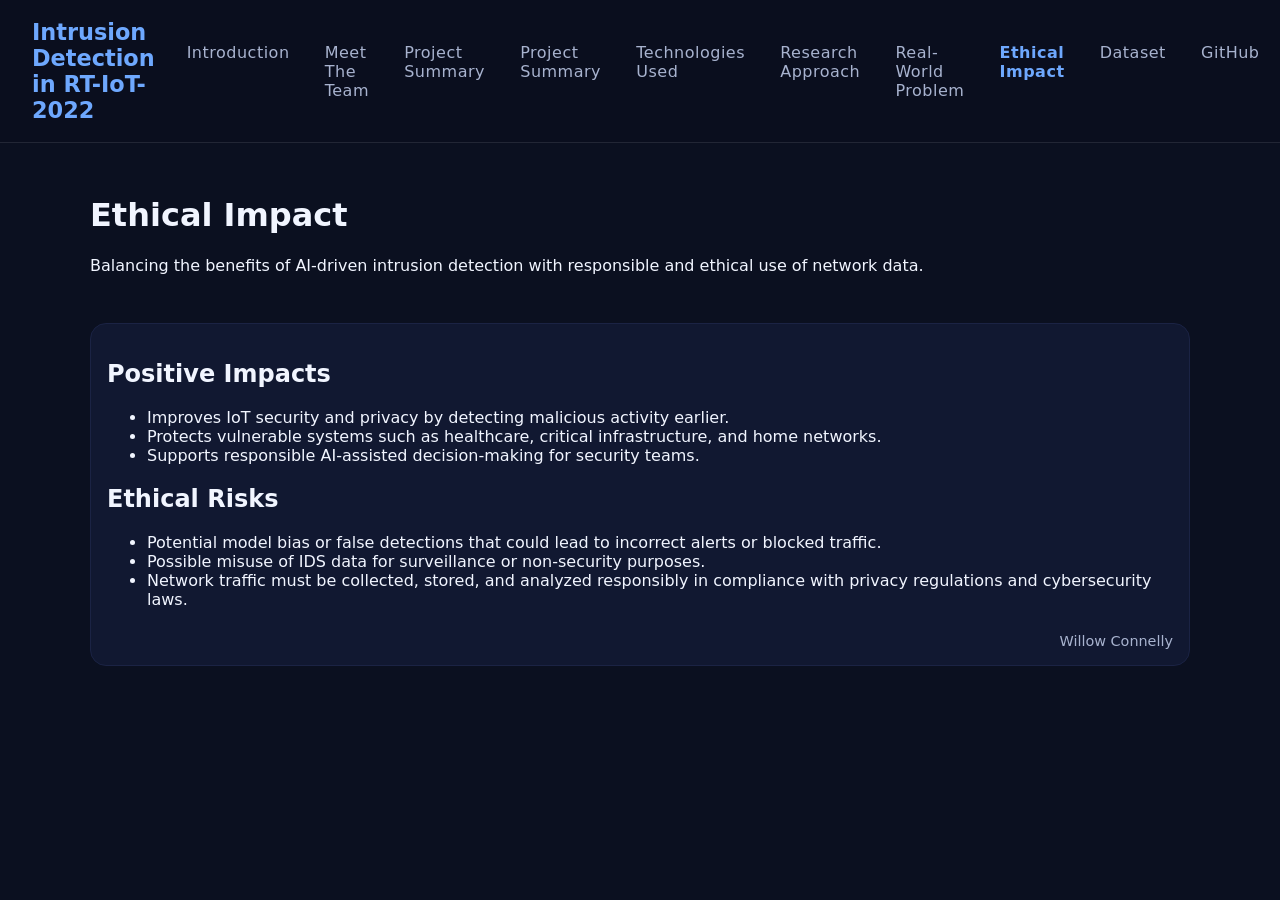
==== webdemo/ethicalimpact.html @ 388a695b "Animation and "Slides" Added presentation information for the project requirements to the website, u" ====
<!doctype html>
<html lang="en">
<head>
  <meta charset="UTF-8" />
  <meta name="viewport" content="width=device-width, initial-scale=1.0" />
  <title>Ethical Impact | IDS in IoT using AI</title>
  <link rel="stylesheet" href="static/styles.css" />
</head>

<body>

<!-- Navigation -->
<nav class="nav">
  <h1 class="fade-in-title">Intrusion Detection in RT-IoT-2022</h1>
  <div>
     <a href="./index.html">Introduction</a>
    <a href="./team.html">Meet The Team</a>
    <a href="./projectsummary.html">Project Summary</a>
    <a href="./projectrequirements.html" >Project Summary</a>
    <a href="./technologies.html">Technologies Used</a>
    <a href="./researchapproach.html">Research Approach</a>
    <a href="./realworldproblem.html">Real-World Problem</a>
    <a href="./ethicalimpact.html" class="active">Ethical Impact</a>
    <a href="https://doi.org/10.24432/C5P338" target="_blank" rel="noopener">Dataset</a>
    <a href="https://github.com/wiIliu/CSI4999_IDSwithAI" target="_blank" rel="noopener">GitHub</a>
    <a href="./resultscnn.html">Results CNN</a>
    <a href="./resultsml.html">Results ML</a>
  </div>
</nav>

<div class="container reveal" style="--delay: 0.1s;">

  <header class="hero">
    <h1 class="fade-in-title">Ethical Impact</h1>
    <p class="small fade-in-up" style="--delay: 0.15s;">
      Balancing the benefits of AI-driven intrusion detection with responsible and ethical use of
      network data.
    </p>
  </header>

  <div class="grid fade-in-up" style="--delay: 0.3s;">
    <section class="card span-8 fade-in-up" style="--delay: 0.4s;">

      <h2>Positive Impacts</h2>
      <ul>
        <li>Improves IoT security and privacy by detecting malicious activity earlier.</li>
        <li>Protects vulnerable systems such as healthcare, critical infrastructure, and home networks.</li>
        <li>Supports responsible AI-assisted decision-making for security teams.</li>
      </ul>

      <h2>Ethical Risks</h2>
      <ul>
        <li>Potential model bias or false detections that could lead to incorrect alerts or blocked traffic.</li>
        <li>Possible misuse of IDS data for surveillance or non-security purposes.</li>
        <li>
          Network traffic must be collected, stored, and analyzed responsibly in compliance with
          privacy regulations and cybersecurity laws.
        </li>
      </ul>

      <footer style="margin-top: 1.5rem; text-align: right; font-size: 0.9rem; color: var(--muted);">
        Willow Connelly
      </footer>
    </section>
  </div>

</div>

<script src="static/app.js"></script>

<!-- Scroll Reveal Script -->
<script>
  const revealEls = document.querySelectorAll('.reveal');

  function handleScrollReveal() {
    const triggerBottom = window.innerHeight * 0.85;

    revealEls.forEach(el => {
      const rect = el.getBoundingClientRect();
      if (rect.top < triggerBottom) {
        el.classList.add('visible');
      }
    });
  }

  window.addEventListener('scroll', handleScrollReveal);
  window.addEventListener('load', handleScrollReveal);
</script>

</body>
</html>
---- webdemo/static/styles.css ----
:root {
  --bg: #0b1020;
  --card: #111831;
  --ink: #f1f5ff;
  --muted: #a8b3cf;
  --accent: #6ea8fe;
  --good: #2ecc71;
  --bad: #ff6b6b;
}
* { box-sizing: border-box; }
html, body { margin: 0; padding: 0; font-family: Inter, system-ui, -apple-system, Segoe UI, Roboto, Arial, sans-serif; background: var(--bg); color: var(--ink); }
.container { width: min(1100px, 92%); margin: 0 auto; }
.site-header { border-bottom: 1px solid #1b2344; position: sticky; top: 0; background: rgba(11,16,32,0.9); backdrop-filter: blur(6px); }
.brand { margin: 0; font-size: 1.1rem; letter-spacing: 0.4px; }
.nav a { color: var(--muted); margin-left: 1rem; text-decoration: none; }
.nav a:hover { color: var(--ink); }
.site-header .container { display: flex; align-items: center; justify-content: space-between; padding: 0.9rem 0; }
.site-footer { border-top: 1px solid #1b2344; margin-top: 3rem; }
.site-footer .container { padding: 1rem 0; color: var(--muted); font-size: 0.9rem; }

.hero { padding: 2rem 0 1rem; }
.cta { margin-top: 1rem; display: flex; gap: 0.8rem; flex-wrap: wrap; }
.btn { background: var(--accent); color: #06112b; border: none; padding: 0.7rem 1rem; border-radius: 12px; font-weight: 600; text-decoration: none; display: inline-block; cursor: pointer; }
.btn-outline { background: transparent; color: var(--ink); border: 1px solid #2d3b70; }
.btn:hover { filter: brightness(1.05); }

.hidden { display: none; }

.grid { display: grid; grid-template-columns: repeat(auto-fit, minmax(260px, 1fr)); gap: 1rem; margin-top: 1rem; }
.card { background: var(--card); border: 1px solid #1b2344; border-radius: 16px; padding: 1rem; }

.form-grid { display: grid; grid-template-columns: repeat(auto-fit, minmax(220px, 1fr)); gap: 1rem; margin: 1rem 0; }
.form-grid label { display: grid; gap: 0.35rem; font-size: 0.95rem; }
.form-grid input { background: #0e1530; color: var(--ink); border: 1px solid #243160; border-radius: 10px; padding: 0.6rem; }
.actions { grid-column: 1 / -1; }

.result { display: grid; gap: 0.3rem; margin: 1rem 0; padding: 1rem; border-radius: 12px; background: #0e1530; border: 1px solid #243160; }
.result .pill { display: inline-block; padding: 0.2rem 0.6rem; border-radius: 999px; background: #162457; color: var(--ink); font-weight: 700; letter-spacing: .5px; text-transform: uppercase; font-size: 0.75rem; }
.result.good .pill { background: #133a28; }
.result.bad .pill { background: #4a1d1d; }
.score { font-size: 1.1rem; }
.kv { width: 100%; border-collapse: collapse; }
.kv th, .kv td { border-bottom: 1px solid #1b2344; padding: 0.5rem; text-align: left; color: var(--muted); }
.kv th { width: 220px; color: var(--ink); }

.hint details { background: var(--card); border: 1px solid #1b2344; border-radius: 12px; padding: 0.6rem 0.8rem; margin: 0.6rem 0; }
.explain li { margin: 0.4rem 0; color: var(--muted); }
@media (max-width: 560px){
  .brand { font-size: 0.98rem; }
  .nav a { margin-left: 0.7rem; }
}

/* ---- CNN Results Page Styling ---- */

.results-images .image-grid {
  display: grid;
  gap: 1.5rem;
  grid-template-columns: repeat(auto-fit, minmax(250px, 1fr));
}

.results-images figure {
  margin: 0;
  text-align: center;
}

.results-images img {
  max-width: 100%;
  height: auto;
  border-radius: 4px;
}

/*--- Animation settings ---*/

/* ---- Fade + Slide for Page Title ---- */
.fade-in-title {
  opacity: 0;
  animation: fadeSlideIn 1.2s ease forwards;
}

@keyframes fadeSlideIn {
  from {
    opacity: 0;
    transform: translateY(18px);
  }
  to {
    opacity: 1;
    transform: translateY(0);
  }
}

/* ---- NAV WRAPPER ---- */
nav {
  display: flex;
  justify-content: space-between;
  align-items: center;
  padding: 1.2rem 2rem;
  background: rgba(10, 14, 30, 0.6);
  backdrop-filter: blur(10px);
  border-bottom: 1px solid rgba(255, 255, 255, 0.1);
  position: sticky;
  top: 0;
  z-index: 999;
}

/* ---- NAV BRAND/TITLE ---- */
nav h1 {
  font-size: 1.4rem;
  font-weight: 700;
  color: var(--accent);
  margin: 0 1rem 0 0;
}

/* ---- NAV LINKS GROUP ---- */
nav div {
  display: flex;
  gap: 1.2rem;
}

/* ---- Make nav links visually stronger ---- */
nav a {
  font-size: 1rem;
  font-weight: 500;
  letter-spacing: .5px;
  text-decoration: none;
  color: var(--muted);
}


/* Generic fade + slide up animation */
.fade-in-up {
  opacity: 0;
  transform: translateY(12px);
  animation: fadeInUp 0.8s ease forwards;
  animation-delay: var(--delay, 0s); /* customizable per element */
}

@keyframes fadeInUp {
  from {
    opacity: 0;
    transform: translateY(12px);
  }
  to {
    opacity: 1;
    transform: translateY(0);
  }
}

.team-card {
  border-bottom: 2px solid rgba(255,255,255,0.15);
  padding-bottom: 1.5rem;
  margin-bottom: 1.5rem;
}

/* ---- Scroll Reveal Base State ---- */
.reveal {
  opacity: 0;
  transform: translateY(20px);
  scale: 0.96;
  transition: opacity 0.6s ease, transform 0.6s ease, scale 0.6s ease;
  will-change: opacity, transform, scale;
}

/* ---- When Visible ---- */
.reveal.visible {
  opacity: 1;
  transform: translateY(0);
  scale: 1;
}

/* ---- Team Grid Animation Timing ---- */
.team-card {
  transition-delay: var(--delay, 0s);
}

/* ---- Hover Interaction for Team Cards ---- */
.team-card:hover {
  transform: translateY(-6px) scale(1.02);
  transition: 0.3s ease;
}

/* ---- Smooth Image Hover Zoom ---- */
.team-photo {
  transition: transform 0.4s ease;
}

.team-card:hover .team-photo {
  transform: scale(1.06);
}

/* container for image */
.hero-panel {
  display: flex;
  justify-content: center;
  align-items: center;
  width: 100%;
}

/* make image larger and responsive */
.hero-slide {
  width: 100%;
  max-width: 1400px;   /* increase this to make the image bigger */
  height: auto;
  border-radius: 10px;
  object-fit: cover;
  transition: transform 0.6s ease;
}

/* Optional hover effect */
.hero-slide:hover {
  transform: scale(1.02);
}

nav a.active {
  color: var(--accent);
  font-weight: 700;
}

nav a.active::after {
  width: 100%;
}
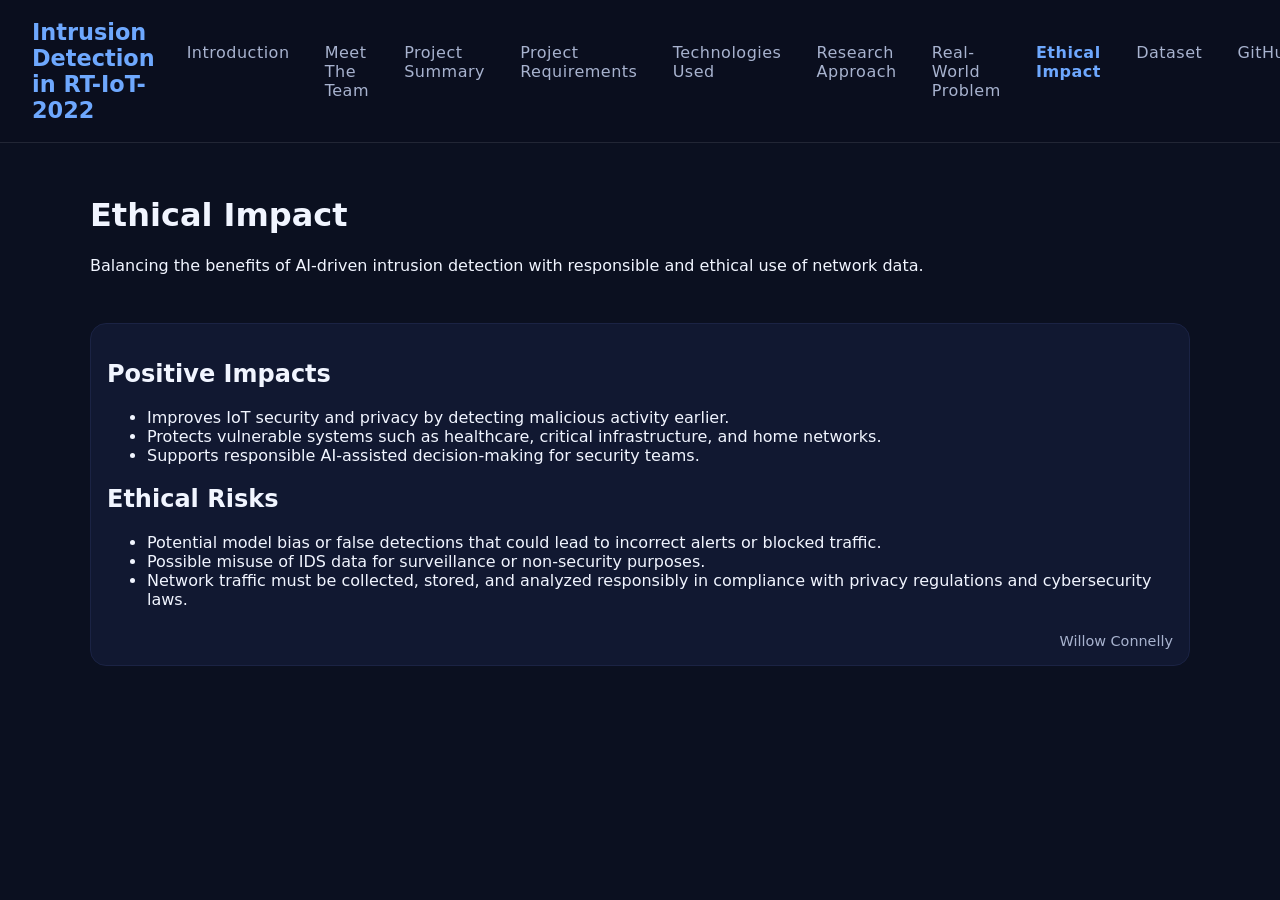
==== commit d654ddad: "Update Nav" ====
--- a/webdemo/ethicalimpact.html
+++ b/webdemo/ethicalimpact.html
@@ -16,7 +16,7 @@
      <a href="./index.html">Introduction</a>
     <a href="./team.html">Meet The Team</a>
     <a href="./projectsummary.html">Project Summary</a>
-    <a href="./projectrequirements.html" >Project Summary</a>
+    <a href="./projectrequirements.html" >Project Requirements</a>
     <a href="./technologies.html">Technologies Used</a>
     <a href="./researchapproach.html">Research Approach</a>
     <a href="./realworldproblem.html">Real-World Problem</a>
@@ -25,6 +25,7 @@
     <a href="https://github.com/wiIliu/CSI4999_IDSwithAI" target="_blank" rel="noopener">GitHub</a>
     <a href="./resultscnn.html">Results CNN</a>
     <a href="./resultsml.html">Results ML</a>
+    <a href="./resultsdl.html">Results DL</a>
   </div>
 </nav>
 
--- a/webdemo/static/styles.css
+++ b/webdemo/static/styles.css
@@ -219,3 +219,12 @@
 nav a.active::after {
   width: 100%;
 }
+
+.resultsdl-img {
+  width: 90%;
+  max-width: 800px;
+  height: auto;
+  display: block;
+  margin: 1rem auto;
+  border-radius: 10px;
+}
